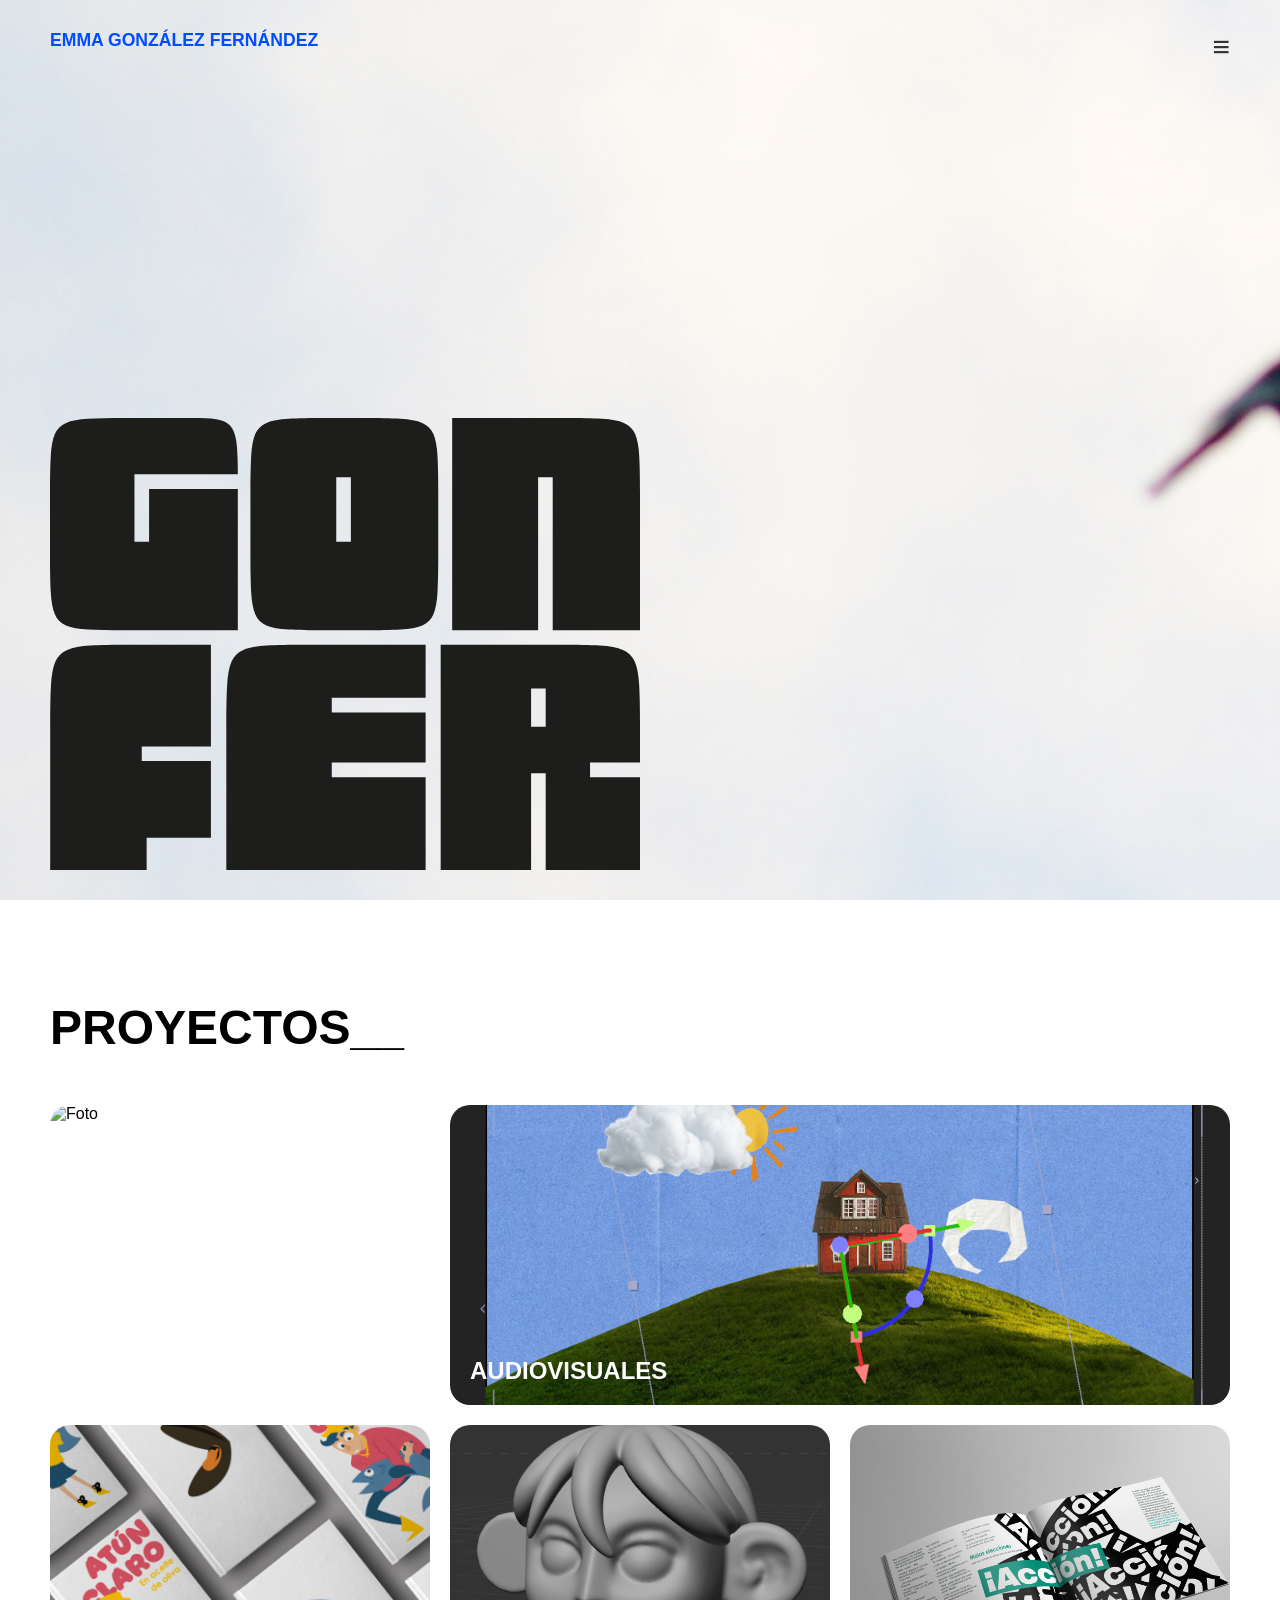
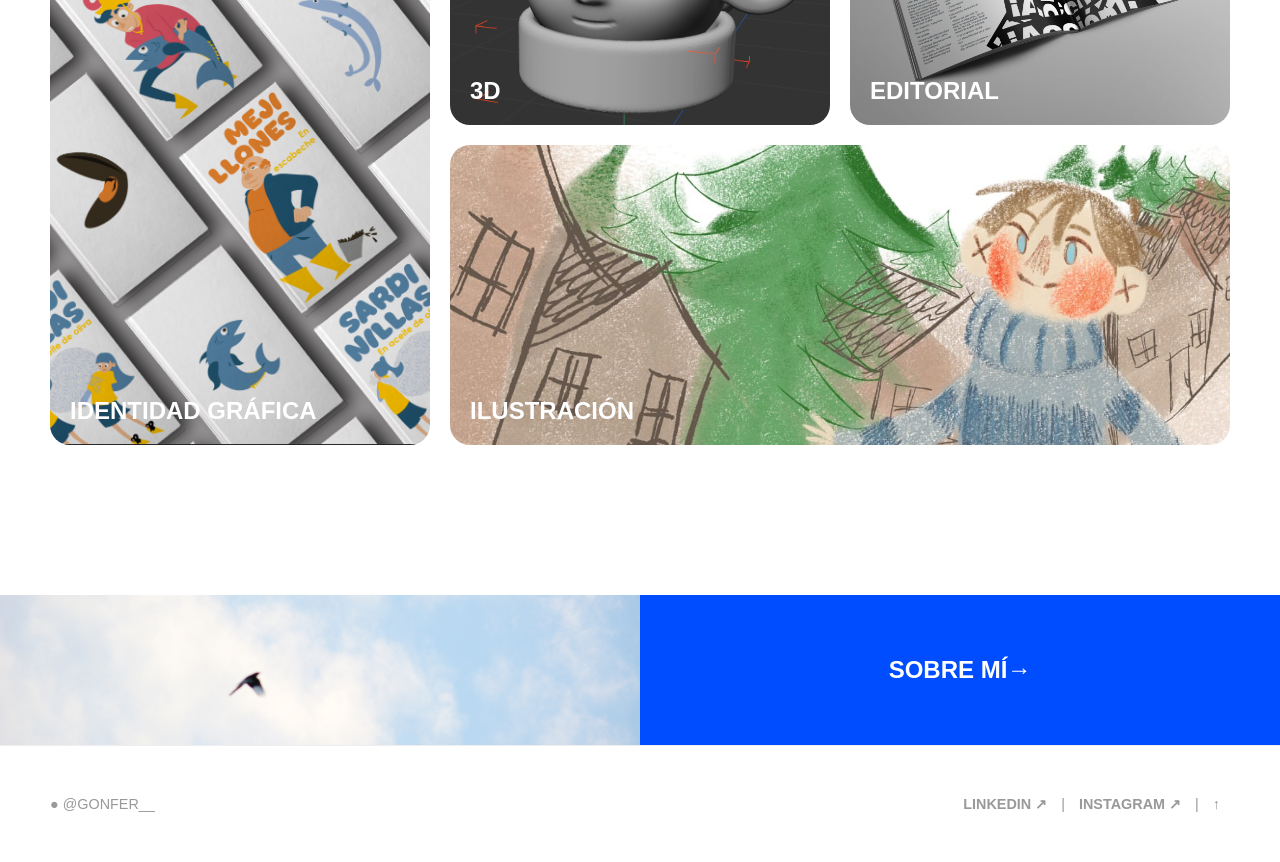
==== index.html @ f4f7a31d "main" ====
<!DOCTYPE html>
<html lang="es">
<head>
  <meta charset="UTF-8">
  <title>Portfolio</title>
  <link rel="stylesheet" href="style.css">
      <link rel="icon" type="image/svg" href="../img/logo.svg">
</head>
<body>
    <nav>
        <div class="menu-btn" id="menuBtn">≡</div>

        <aside class="menu-lateral" id="sideMenu">
        <div class="close-btn" id="closeBtn">×</div>
        <nav class="nav-lateral">
            <ul>
                <li><a href="index.html">HOME__</a></li>
                <li>
                    <a href="páginas/1proyectos.html">PROYECTOS__</a>
                    <ul class="sub-menu">
                        <li><a href="páginas/2fotos.html">FOTO</a></li>
                        <li><a href="páginas/3identidadgrafica.html">IDENTIDAD GRÁFICA</a></li>
                        <li><a href="páginas/4audiovisuales.html">AUDIOVISUALES</a></li>
                        <li><a href="páginas/5tresd.html">3D</a></li>
                        <li><a href="páginas/6editorial.html">EDITORIAL</a></li>
                        <li><a href="páginas/7ilustracion.html">ILUSTRACIÓN</a></li>
                    </ul>
                </li>
                <li><a href="páginas/8sobremi.html">SOBRE MI__</a></li>
            </ul>
        </nav>
    </aside>
    </nav>

    <section class="arriba">
        <p class="nombre">EMMA GONZÁLEZ FERNÁNDEZ</p>
        <img class="titulo" src="img/home/Recurso 1.svg" alt="GONFER">
    </section>

    <section class="proyectos">
        <h2 class="titulo-seccion">PROYECTOS__</h2>
    <div class="contenedor-grid">
        <a href="páginas/2fotos.html" class="caja-proyecto-foto">
            <img src="img/home/foto.jpg" alt="Foto">
            <span>FOTO</span>
        </a>

        <a href="páginas/4audiovisuales.html" class="caja-proyecto-audiovisuales">
            <img src="img/home/audiovisuales.png" alt="Audiovisuales">
            <span>AUDIOVISUALES</span>
        </a>

        <a href="páginas/3identidadgrafica.html" class="caja-proyecto-identidad">
            <img src="img/home/identidad grafica.png" alt="Identidad Gráfica">
            <span>IDENTIDAD GRÁFICA</span>
        </a>

        <a href="páginas/5tresd.html" class="caja-proyecto-3d">
            <img src="img/home/3d.png" alt="3D">
            <span>3D</span>
        </a>

        <a href="páginas/6editorial.html" class="caja-proyecto-editorial">
            <img src="img/home/editorial.jpg" alt="Editorial">
            <span>EDITORIAL</span>
        </a>

        <a href="páginas/7ilustracion.html" class="caja-proyecto-ilustracion">
            <img src="img/home/ilustracion.jpeg" alt="Ilustración">
            <span>ILUSTRACIÓN</span>
        </a>
    </section>

    <section class="sobre-mi">
        <div class="banner-sobre-mi">
            <div class="foto-detalle">
                <img src="img/home/fondo-pajaro.JPG" alt="Detalle">
            </div>
            <a href="páginas/8sobremi.html" class="boton-azul">
                SOBRE MÍ <span>→</span>
            </a>
        </div>
    </section>

    <footer>
        <div class="footer-contenido">
            <p class="handle">● @GONFER__</p>
            
            <nav class="redes">
                <a href="https://www.linkedin.com/in/emma-gonz%C3%A1lez-fern%C3%A1ndez-359959333/">LINKEDIN ↗</a>
                <span class="separador">|</span>
                <a href="https://www.instagram.com/gonfer__/">INSTAGRAM ↗</a>
                <span class="separador">|</span>
                <a href="#">↑</a>
            </nav>
        </div>
    </footer>

    <script src="script.js"></script>
</body>
</html>
---- style.css ----
* {
    margin: 0;
    padding: 0;
    box-sizing: border-box;
}

body {
    font-family: 'Helvetica', 'Arial', sans-serif; 
    background-color: #fff;
    color: #000;
    overflow-x: hidden;
}

a {
    text-decoration: none;
    color: inherit;
}

.menu-btn {
    position: fixed;
    top: 30px;
    right: 50px;
    font-size: 30px;
    z-index: 1000;
    cursor: pointer;
    color: #333;
}

.menu-lateral {
    position: fixed;
    top: 0;
    right: -100%; 
    width: 400px;
    height: 100vh;
    background-color: #004CFF; 
    color: white;
    z-index: 2000;
    padding: 60px 40px;
    transition: 0.5s ease; 
}

.menu-lateral.active {
    right: 0;
}

.close-btn {
    text-align: right;
    font-size: 40px;
    cursor: pointer;
    margin-bottom: 40px;
}

.nav-lateral ul {
    list-style: none;
}

.nav-lateral ul li {
    margin-bottom: 30px;
}

.nav-lateral a {
    font-size: 2.5rem;
    font-weight: bold;
}

.sub-menu {
    margin-top: 20px;
    margin-left: 20px;
}

.sub-menu li {
    margin-bottom: 10px !important;
}

.sub-menu a {
    font-size: 1.2rem !important;
    text-transform: uppercase;
}

.arriba {
    height: 100vh;
    display: flex;
    flex-direction: column;
    padding: 30px 50px;
    justify-content: space-between;

    background-image: url('img/home/fondo-pajaro.JPG');
    background-repeat: no-repeat;

    background-size: cover%; 
    background-position:15% 70%;
}


.nombre, .titulo {
    position: relative;
    z-index: 10;
}

.nombre {
    color: #004CFF;
    font-weight: bold;
    font-size: 1.1rem;
}

.titulo {
    width: 50%; 
    max-width: 1000px;
    align-self: flex-start;
    margin-bottom: 0vh;
}

.proyectos {
    padding: 100px 50px;
}

.titulo-seccion {
    font-size: 3rem;
    margin-bottom: 50px;
}

.contenedor-grid {
    display: grid;
    grid-template-columns: repeat(12, 1fr);
    gap: 20px;
        
}

.contenedor-grid a:hover{
    opacity: 0.8;
    transition: opacity 0.3s ease;
}

.contenedor-grid a{
    transition: opacity 0.3s ease;
}

[class^="caja-proyecto"] {
    position: relative;
    border-radius: 20px;
    overflow: hidden;
    height: 300px; 
}

[class^="caja-proyecto"] img {
    width: 100%;
    height: 100%;
    object-fit: cover;
}

[class^="caja-proyecto"] span {
    position: absolute;
    bottom: 20px;
    left: 20px;
    color: white;
    font-weight: bold;
    font-size: 1.5rem;
}

.caja-proyecto-foto { grid-column: span 4; }
.caja-proyecto-audiovisuales { grid-column: span 8; }
.caja-proyecto-identidad { grid-column: span 4; grid-row: span 2; height: 620px; }
.caja-proyecto-3d { grid-column: span 4; }
.caja-proyecto-editorial { grid-column: span 4; }
.caja-proyecto-ilustracion { grid-column: span 8; }

@media (max-width: 768px) {
    .contenedor-grid { grid-template-columns: 1fr; }
    [class^="caja-proyecto"] { grid-column: span 1 !important; grid-row: span 1 !important; height: 250px; }
    .menu-lateral { width: 100%; }
}

.banner-sobre-mi {
    display: flex;
    height: 150px;
    margin-top: 50px;
}

.foto-detalle {
    flex: 1;
}

.foto-detalle img {
    width: 100%;
    height: 100%;
    object-fit: cover;
    object-position: 50% 65%;
}

.boton-azul {
    flex: 1;
    background-color: #004CFF;
    color: white;
    display: flex;
    align-items: center;
    justify-content: center;
    font-size: 1.5rem;
    font-weight: bold;
}

footer {
    padding: 50px;
    border-top: 1px solid #eee;
}

.footer-contenido {
    display: flex;
    justify-content: space-between;
    color: #999;
    font-size: 0.9rem;
}

.redes a {
    margin: 0 10px;
    font-weight: bold;
}

.logo-principal {
    position: fixed;
    top: 30px;   
    left: 50px;  
    z-index: 1000;
}

.logo-principal img {
    height: 10%; 
    width: auto;
}

.encabezado-proyectos {
    padding: 120px 120px 40px 120px; 
}

.titulo-principal {
    font-size: 4rem; 
    font-weight: bold;
    color: #000;
    margin-bottom: 40px; 
}


.menu-categorias ul {
    display: flex;
    flex-wrap: wrap; 
    width: 100%; 
    justify-content: space-between;
    list-style: none;
}

.menu-categorias a {
    color: #999; 
    font-size: 1rem;
    font-weight: bold;
    text-transform: uppercase;
    transition: color 0.3s ease; 
}

.menu-categorias a:hover {
    color: #004CFF; 
}

.menu-categorias a.active {
    color: #004CFF; 
}

@media (max-width: 768px) {

    .encabezado-proyectos {
        padding: 100px 30px 30px 30px; 
    }
}

.galeria-proyectos {
    display: flex;
    gap: 40px; 
    padding: 0 100px 100px 100px; 
}

.columna-portfolio {
    display: flex;
    flex-direction: column;
    flex: 1; 
    gap: 40px; 
}

.columna-portfolio.derecha {
    margin-top: 80px; 
}

.item-proyecto {
    display: flex;
    flex-direction: column;
    gap: 15px; 
    text-decoration: none;
    transition: opacity 0.3s ease;
}

.item-proyecto:hover {
    opacity: 0.8;
}

.item-proyecto img {
    width: 100%;
    border-radius: 20px; 
    object-fit: cover;
}

.item-proyecto p {
    color: #999;
    font-size: 0.9rem;
    font-weight: bold;
    text-transform: uppercase;
}


.modal {
    display: flex;
    visibility: hidden;
    opacity: 0;
    pointer-events: none;
    position: fixed;
    z-index: 5000;
    left: 0;
    top: 0;
    width: 100%;
    height: 100%;
    background-color: rgba(255, 255, 255, 0.85);
    backdrop-filter: blur(10px);
    align-items: center;
    justify-content: center;
    padding: 50px;
}

.modal.active {
    visibility: visible;
    opacity: 1;
    pointer-events: auto;
}

.modal-inner {
    width: 100%;
    max-width: 1200px;
    display: flex;
    flex-direction: column;
    align-items: flex-start;
}

.close-modal {
    position: absolute;
    top: 30px;
    right: 50px;
    color: #000;
    font-size: 40px;
    font-weight: bold;
    cursor: pointer;
    transition: 0.3s;
    z-index: 5001;
}

.close-modal:hover {
    color: #004CFF; 
}

#modalProjectTitle {
    font-size: 1.5rem;
    font-weight: bold;
    color: #000;
    margin-bottom: 20px;
}

.carousel-container {
    position: relative;
    width: 100%;
    display: flex;
    align-items: center;
    justify-content: center;
    margin-bottom: 30px;
}

.arrow {
    font-size: 2.5rem;
    color: #000;
    cursor: pointer;
    position: absolute;
    top: 50%;
    transform: translateY(-50%);
    transition: color 0.3s;
    z-index: 10;
}

.arrow:hover {
    color: #004CFF;
}

.arrow.left { left: -50px; }
.arrow.right { right: -50px; }

.main-image-wrapper {
    width: 100%;
    max-height: 70vh;
    overflow: hidden;
    display: flex;
    justify-content: center;
}


.main-image-wrapper img, 
.main-image-wrapper video {
    max-width: 900px; 
    max-height: 65vh; 
    width: 100%;
    height: 100%;
    object-fit: contain; 
    border-radius: 15px;

}

.modal-info-bar {
    display: flex;
    justify-content: space-between;
    width: 100%;
    font-size: 0.95rem;
    color: #333;
    align-items: flex-start;
}

.info-left {
    flex: 1;
    padding-right: 30px;
}

.separator {
    width: 1px;
    background-color: #ccc;
    height: 100px;
    margin-right: 30px;
}

.info-right {
    flex-basis: 150px;
    text-align: left;
}

@media (max-width: 768px) {
    .modal {
        background-color: #fff; 
        backdrop-filter: none;
        padding: 20px;
        padding-top: 80px;
    }

    .close-modal {
        top: 20px;
        right: 20px;
    }

    .arrow.left { left: 5px; color: #fff; text-shadow: 0 0 5px rgba(0,0,0,0.5); }
    .arrow.right { right: 5px; color: #fff; text-shadow: 0 0 5px rgba(0,0,0,0.5); }

    .modal-info-bar {
        flex-direction: column;
    }
    
    .separator { display: none; }
    .info-left, .info-right { flex: none; width: 100%; padding: 0; margin-bottom: 20px; }
}


.about-container {
    max-width: 1000px;
    margin: 0 auto;
    padding: 60px 20px;
    color: #1a1a1a;
}

.about-title {
    font-size: 3rem;
    font-weight: bold;
    margin-bottom: 50px;
}

.about-content {
    display: grid;
    grid-template-columns: 0.8fr 1.2fr; 
    gap: 60px;
    margin-bottom: 80px;
}

.about-image img {
    width: 100%;
    height: 100%;
    border-radius: 15px;
    object-fit: cover;
}

.about-text-area {
    display: flex;
    flex-direction: column;
    gap: 20px;
}

.about-text-area p {
    line-height: 1.6;
    font-size: 1.05rem;
    margin: 0;
}

.cv-button {
    display: inline-flex;
    align-items: center;
    background-color: #2b6bf3;
    color: white;
    text-decoration: none;
    padding: 15px 35px;
    font-weight: 600;
    font-size: 1rem;
    border: none;
    width: fit-content;
    margin-top: 15px;
    transition: background-color 0.3s ease;
}

.cv-button:hover {
    background-color: #1a4fbd; 
}

.cv-button .arrow {
    margin-left: 20px;
    font-size: 1.2rem;
}

.programs-section {
    margin-top: 30px;
}

.programs-section h3 {
    font-size: 1.1rem;
    font-weight: 600;
    margin-bottom: 15px;
}

.programs-icons {
    display: flex;
    gap: 12px;
    flex-wrap: wrap;
}

.programs-icons img {
    width: 45px; 
    height: 45px;
    border-radius: 8px;
}

.contact-section {
    display: flex;
    align-items: center;
    margin-top: 40px;
}

.contact-label {
    flex: 0 0 150px;
}

.contact-label h2 {
    font-size: 1.2rem;
    font-weight: 600;
    margin: 0;
}

.contact-divider {
    width: 2px;
    height: 90px; 
    background-color: #d1d1d1;
    margin: 0 50px;
}

.contact-info {
    display: flex;
    flex-direction: column;
    gap: 15px;
}

.contact-item {
    display: flex;
    align-items: center;
    gap: 12px;
    font-size: 1rem;
    font-weight: 500;
}

@media (max-width: 768px) {
    .about-content {
        grid-template-columns: 1fr; 
        gap: 30px;
    }
    
    .contact-section {
        flex-direction: column;
        align-items: flex-start;
    }

    .contact-divider {
        width: 100%;
        height: 2px;
        margin: 20px 0; 
    }
    
    .contact-label {
        flex: auto;
    }
}
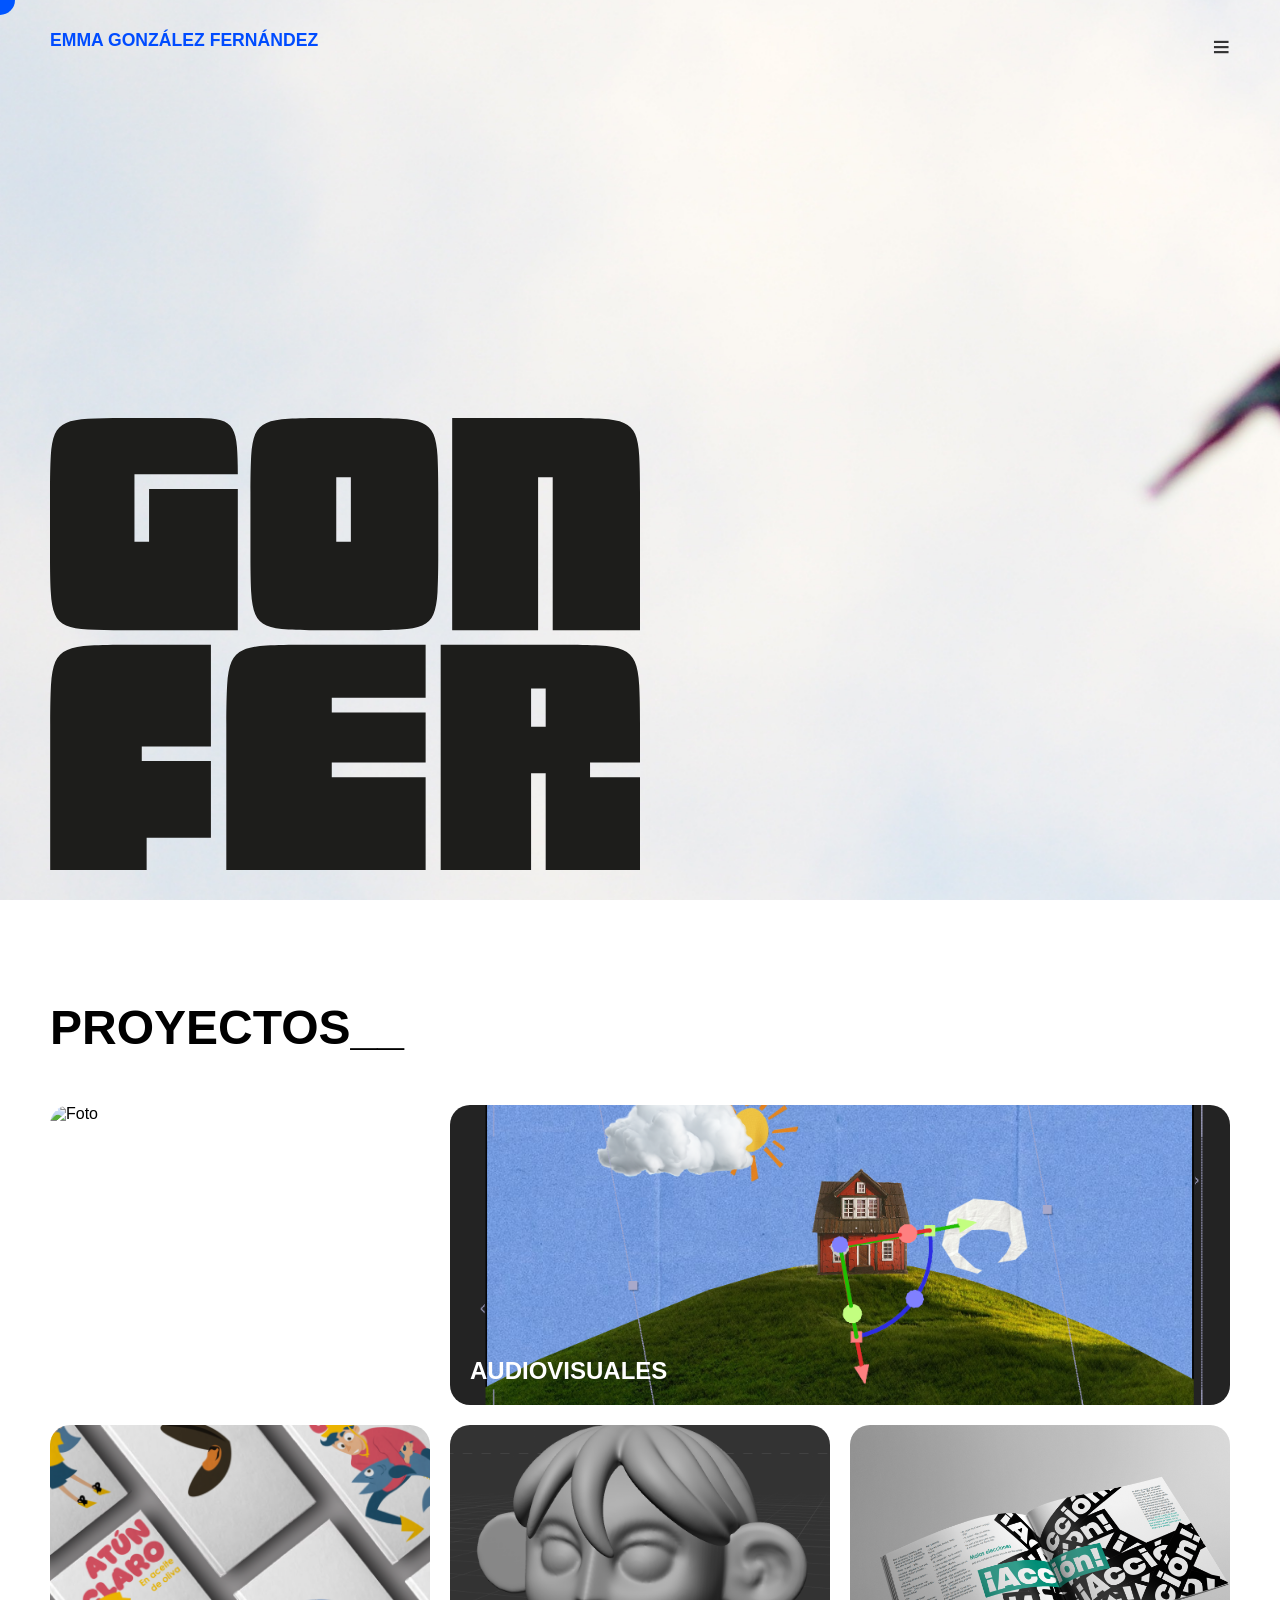
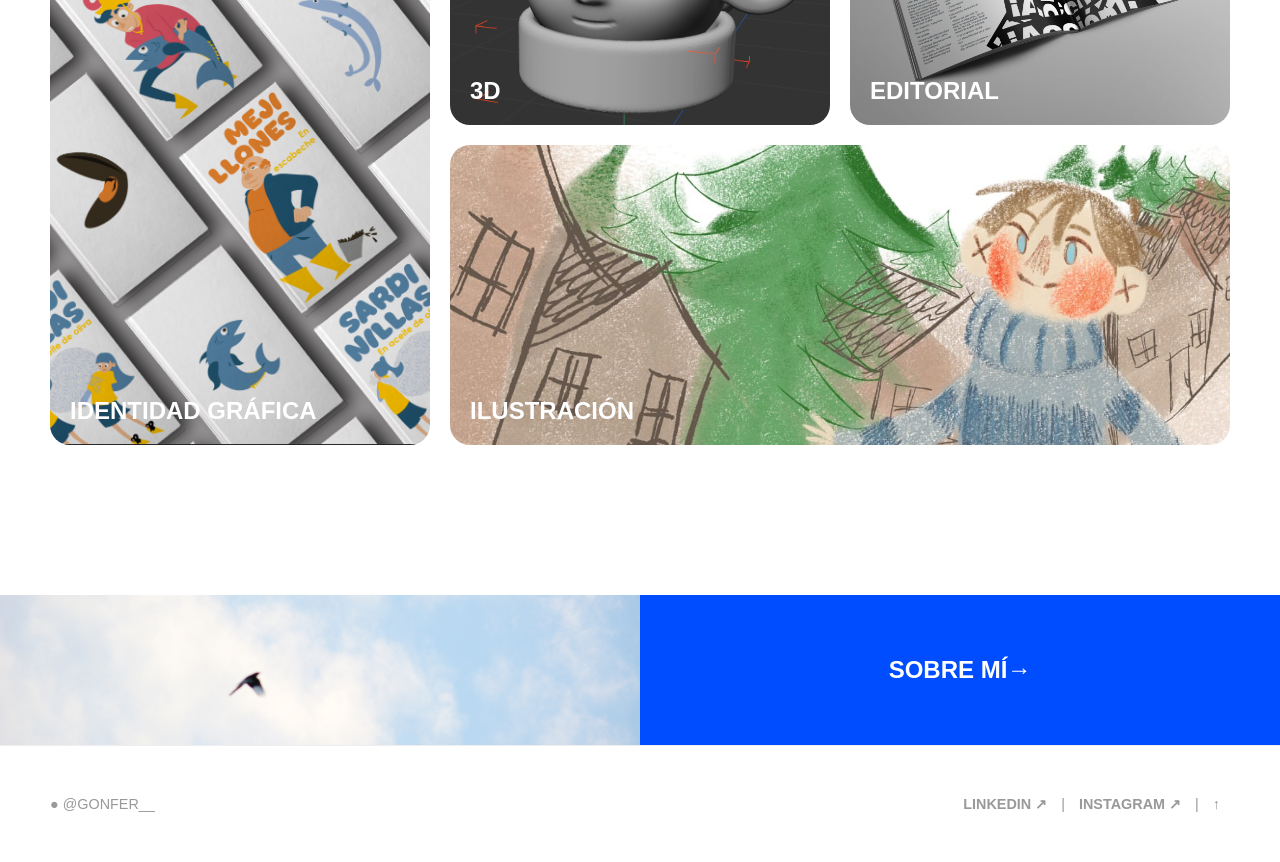
==== commit 030a6fea: "Actualizacion añadir librerias" ====
--- a/index.html
+++ b/index.html
@@ -3,7 +3,7 @@
 <head>
   <meta charset="UTF-8">
   <title>Portfolio</title>
-  <link rel="stylesheet" href="style.css">
+  <link rel="stylesheet" href="assets/css/style.css">
       <link rel="icon" type="image/svg" href="../img/logo.svg">
 </head>
 <body>
@@ -96,6 +96,12 @@
         </div>
     </footer>
 
-    <script src="script.js"></script>
+    <div class="circulo-azul"></div>
+
+    <script src="https://cdnjs.cloudflare.com/ajax/libs/gsap/3.12.5/gsap.min.js"></script>
+
+    <script src="https://cdnjs.cloudflare.com/ajax/libs/gsap/3.12.5/ScrollTrigger.min.js"></script>
+
+    <script src="assets/script.js"></script>
 </body>
 </html>
--- a/assets/css/style.css
+++ b/assets/css/style.css
@@ -0,0 +1 @@
+*{margin:0;padding:0;box-sizing:border-box}body{font-family:"Helvetica","Arial",sans-serif;background-color:#fff;color:#000;overflow-x:hidden}a{text-decoration:none;color:inherit}.menu-btn{position:fixed;top:30px;right:50px;font-size:30px;z-index:1000;cursor:pointer;color:#333}.menu-lateral{position:fixed;top:0;right:-100%;width:400px;height:100vh;background-color:#004cff;color:#fff;z-index:2000;padding:60px 40px;transition:.5s ease}.menu-lateral.active{right:0}.close-btn{text-align:right;font-size:40px;cursor:pointer;margin-bottom:40px}.nav-lateral ul{list-style:none}.nav-lateral ul li{margin-bottom:30px}.nav-lateral a{font-size:2.5rem;font-weight:bold}.sub-menu{margin-top:20px;margin-left:20px}.sub-menu li{margin-bottom:10px !important}.sub-menu a{font-size:1.2rem !important;text-transform:uppercase}.arriba{height:100vh;display:flex;flex-direction:column;padding:30px 50px;justify-content:space-between;background-image:url("../../img/home/fondo-pajaro.JPG");background-repeat:no-repeat;background-size:cover %;background-position:15% 70%}.nombre,.titulo{position:relative;z-index:10}.nombre{color:#004cff;font-weight:bold;font-size:1.1rem}.titulo{width:50%;max-width:1000px;align-self:flex-start;margin-bottom:0vh}.proyectos{padding:100px 50px}.titulo-seccion{font-size:3rem;margin-bottom:50px}.contenedor-grid{display:grid;grid-template-columns:repeat(12, 1fr);gap:20px}.contenedor-grid a:hover{opacity:.8;transition:opacity .3s ease}.contenedor-grid a{transition:opacity .3s ease}[class^=caja-proyecto]{position:relative;border-radius:20px;overflow:hidden;height:300px}[class^=caja-proyecto] img{width:100%;height:100%;-o-object-fit:cover;object-fit:cover}[class^=caja-proyecto] span{position:absolute;bottom:20px;left:20px;color:#fff;font-weight:bold;font-size:1.5rem}.caja-proyecto-foto{grid-column:span 4}.caja-proyecto-audiovisuales{grid-column:span 8}.caja-proyecto-identidad{grid-column:span 4;grid-row:span 2;height:620px}.caja-proyecto-3d{grid-column:span 4}.caja-proyecto-editorial{grid-column:span 4}.caja-proyecto-ilustracion{grid-column:span 8}@media(max-width: 768px){.contenedor-grid{grid-template-columns:1fr}[class^=caja-proyecto]{grid-column:span 1 !important;grid-row:span 1 !important;height:250px}.menu-lateral{width:100%}}.banner-sobre-mi{display:flex;height:150px;margin-top:50px}.foto-detalle{flex:1}.foto-detalle img{width:100%;height:100%;-o-object-fit:cover;object-fit:cover;-o-object-position:50% 65%;object-position:50% 65%}.boton-azul{flex:1;background-color:#004cff;color:#fff;display:flex;align-items:center;justify-content:center;font-size:1.5rem;font-weight:bold}footer{padding:50px;border-top:1px solid #eee}.footer-contenido{display:flex;justify-content:space-between;color:#999;font-size:.9rem}.redes a{margin:0 10px;font-weight:bold}.logo-principal{position:fixed;top:30px;left:50px;z-index:1000}.logo-principal img{height:10%;width:auto}.encabezado-proyectos{padding:120px 120px 40px 120px}.titulo-principal{font-size:4rem;font-weight:bold;color:#000;margin-bottom:40px}.menu-categorias ul{display:flex;flex-wrap:wrap;width:100%;justify-content:space-between;list-style:none}.menu-categorias a{color:#999;font-size:1rem;font-weight:bold;text-transform:uppercase;transition:color .3s ease}.menu-categorias a:hover{color:#004cff}.menu-categorias a.active{color:#004cff}@media(max-width: 768px){.encabezado-proyectos{padding:100px 30px 30px 30px}}.galeria-proyectos{display:flex;gap:40px;padding:0 100px 100px 100px}.columna-portfolio{display:flex;flex-direction:column;flex:1;gap:40px}.columna-portfolio.derecha{margin-top:80px}.item-proyecto{display:flex;flex-direction:column;gap:15px;text-decoration:none;transition:opacity .3s ease}.item-proyecto:hover{opacity:.8}.item-proyecto img{width:100%;border-radius:20px;-o-object-fit:cover;object-fit:cover}.item-proyecto p{color:#999;font-size:.9rem;font-weight:bold;text-transform:uppercase}.modal{display:flex;visibility:hidden;opacity:0;pointer-events:none;position:fixed;z-index:5000;left:0;top:0;width:100%;height:100%;background-color:hsla(0,0%,100%,.85);backdrop-filter:blur(10px);align-items:center;justify-content:center;padding:50px}.modal.active{visibility:visible;opacity:1;pointer-events:auto}.modal-inner{width:100%;max-width:1200px;display:flex;flex-direction:column;align-items:flex-start}.close-modal{position:absolute;top:30px;right:50px;color:#000;font-size:40px;font-weight:bold;cursor:pointer;transition:.3s;z-index:5001}.close-modal:hover{color:#004cff}#modalProjectTitle{font-size:1.5rem;font-weight:bold;color:#000;margin-bottom:20px}.carousel-container{position:relative;width:100%;display:flex;align-items:center;justify-content:center;margin-bottom:30px}.arrow{font-size:2.5rem;color:#000;cursor:pointer;position:absolute;top:50%;transform:translateY(-50%);transition:color .3s;z-index:10}.arrow:hover{color:#004cff}.arrow.left{left:-50px}.arrow.right{right:-50px}.main-image-wrapper{width:100%;max-height:70vh;overflow:hidden;display:flex;justify-content:center}.main-image-wrapper img,.main-image-wrapper video{max-width:900px;max-height:65vh;width:100%;height:100%;-o-object-fit:contain;object-fit:contain;border-radius:15px}.modal-info-bar{display:flex;justify-content:space-between;width:100%;font-size:.95rem;color:#333;align-items:flex-start}.info-left{flex:1;padding-right:30px}.separator{width:1px;background-color:#ccc;height:100px;margin-right:30px}.info-right{flex-basis:150px;text-align:left}@media(max-width: 768px){.modal{background-color:#fff;backdrop-filter:none;padding:20px;padding-top:80px}.close-modal{top:20px;right:20px}.arrow.left{left:5px;color:#fff;text-shadow:0 0 5px rgba(0,0,0,.5)}.arrow.right{right:5px;color:#fff;text-shadow:0 0 5px rgba(0,0,0,.5)}.modal-info-bar{flex-direction:column}.separator{display:none}.info-left,.info-right{flex:none;width:100%;padding:0;margin-bottom:20px}}.about-container{max-width:1000px;margin:0 auto;padding:60px 20px;color:#1a1a1a}.about-title{font-size:3rem;font-weight:bold;margin-bottom:50px}.about-content{display:grid;grid-template-columns:.8fr 1.2fr;gap:60px;margin-bottom:80px}.about-image img{width:100%;height:100%;border-radius:15px;-o-object-fit:cover;object-fit:cover}.about-text-area{display:flex;flex-direction:column;gap:20px}.about-text-area p{line-height:1.6;font-size:1.05rem;margin:0}.cv-button{display:inline-flex;align-items:center;background-color:#2b6bf3;color:#fff;text-decoration:none;padding:15px 35px;font-weight:600;font-size:1rem;border:none;width:-moz-fit-content;width:fit-content;margin-top:15px;transition:background-color .3s ease}.cv-button:hover{background-color:#1a4fbd}.cv-button .arrow{margin-left:20px;font-size:1.2rem}.programs-section{margin-top:30px}.programs-section h3{font-size:1.1rem;font-weight:600;margin-bottom:15px}.programs-icons{display:flex;gap:12px;flex-wrap:wrap}.programs-icons img{width:45px;height:45px;border-radius:8px}.contact-section{display:flex;align-items:center;margin-top:40px}.contact-label{flex:0 0 150px}.contact-label h2{font-size:1.2rem;font-weight:600;margin:0}.contact-divider{width:2px;height:90px;background-color:#d1d1d1;margin:0 50px}.contact-info{display:flex;flex-direction:column;gap:15px}.contact-item{display:flex;align-items:center;gap:12px;font-size:1rem;font-weight:500}@media(max-width: 768px){.about-content{grid-template-columns:1fr;gap:30px}.contact-section{flex-direction:column;align-items:flex-start}.contact-divider{width:100%;height:2px;margin:20px 0}.contact-label{flex:auto}}.circulo-azul{width:30px;height:30px;background-color:#05f;border-radius:50%;position:fixed;top:0;left:0;pointer-events:none;z-index:9999}/*# sourceMappingURL=style.css.map */
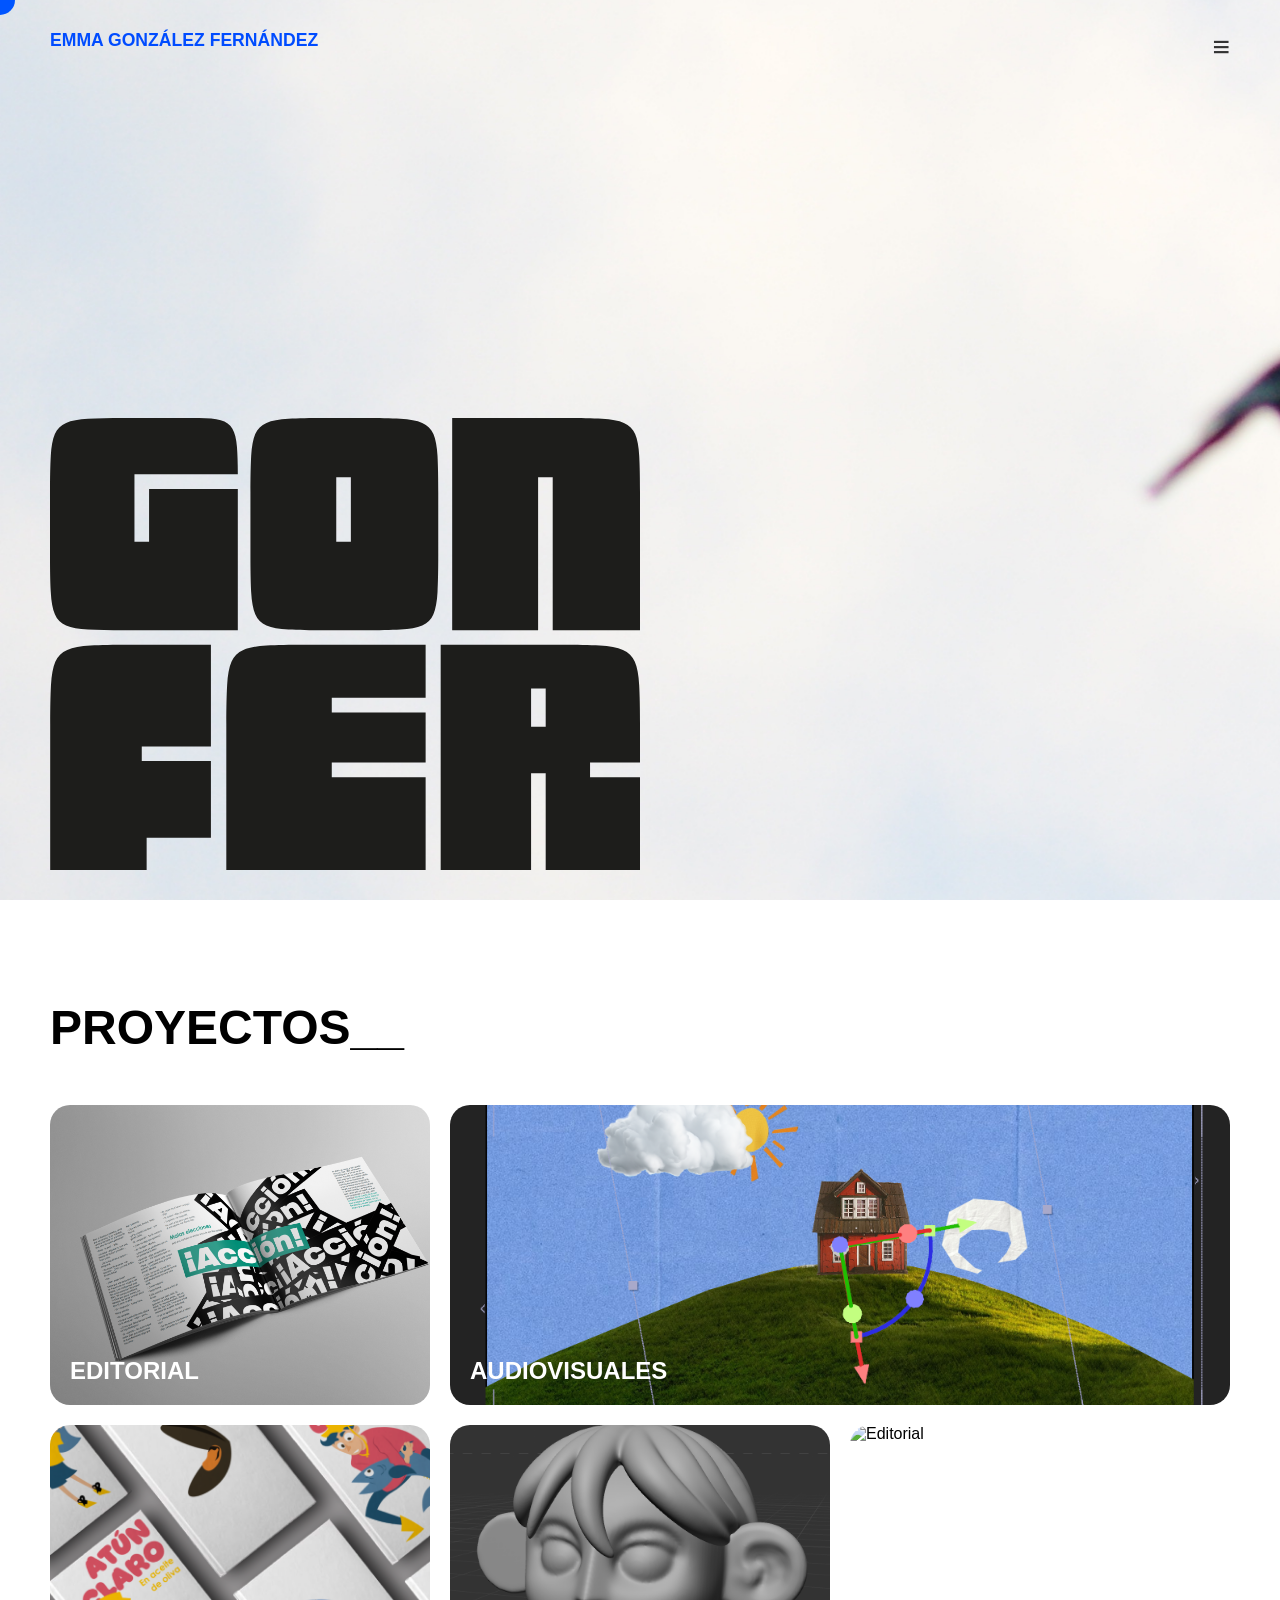
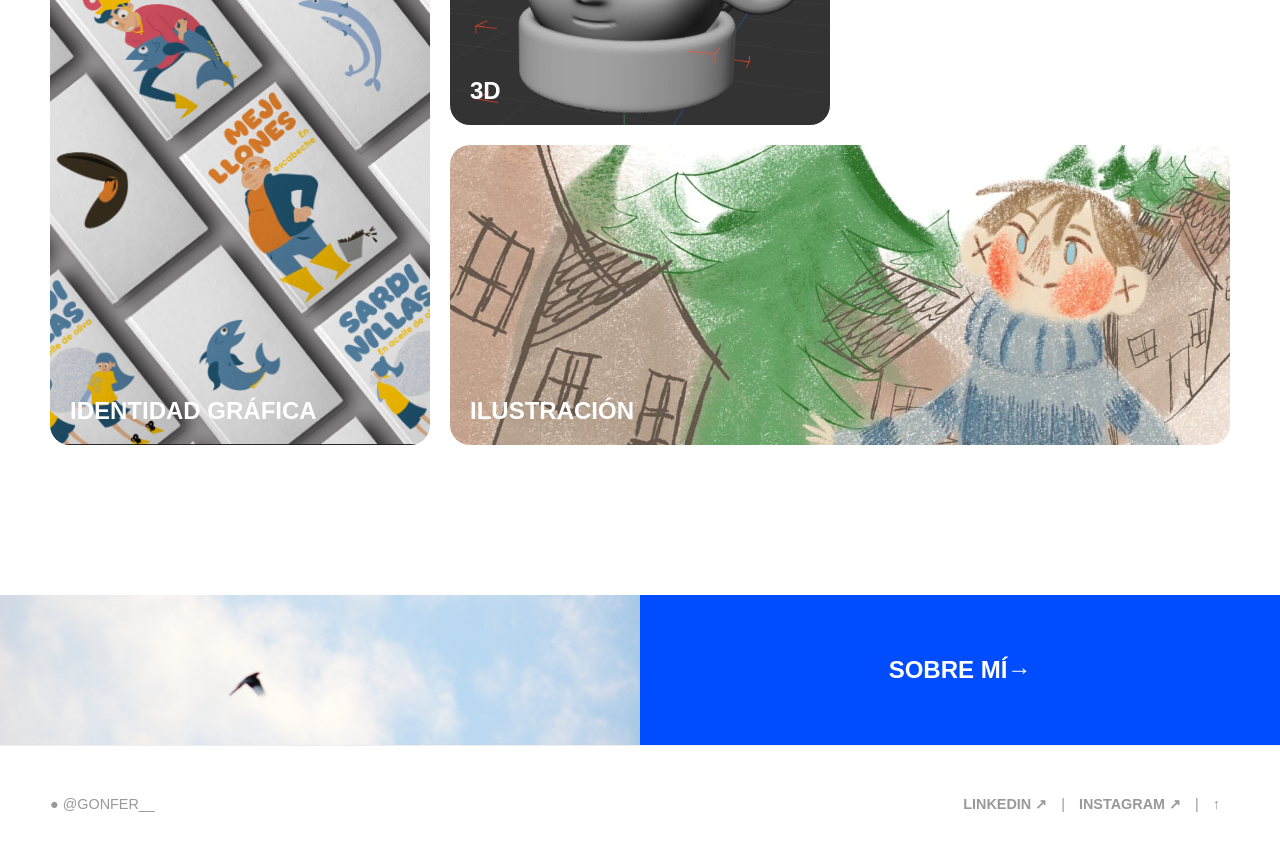
==== commit 2dd5d32c: "Update index.html" ====
--- a/index.html
+++ b/index.html
@@ -18,12 +18,12 @@
                 <li>
                     <a href="páginas/1proyectos.html">PROYECTOS__</a>
                     <ul class="sub-menu">
-                        <li><a href="páginas/2fotos.html">FOTO</a></li>
-                        <li><a href="páginas/3identidadgrafica.html">IDENTIDAD GRÁFICA</a></li>
-                        <li><a href="páginas/4audiovisuales.html">AUDIOVISUALES</a></li>
-                        <li><a href="páginas/5tresd.html">3D</a></li>
-                        <li><a href="páginas/6editorial.html">EDITORIAL</a></li>
-                        <li><a href="páginas/7ilustracion.html">ILUSTRACIÓN</a></li>
+                            <li><a href="6editorial.html">EDITORIAL</a></li>
+                            <li><a href="3identidadgrafica.html">IDENTIDAD GRÁFICA</a></li>
+                            <li><a href="4audiovisuales.html">AUDIOVISUALES</a></li>
+                            <li><a href="5tresd.html">3D</a></li>
+                            <li><a href="2fotos.html">FOTO</a></li>
+                            <li><a href="7ilustracion.html">ILUSTRACIÓN</a></li>
                     </ul>
                 </li>
                 <li><a href="páginas/8sobremi.html">SOBRE MI__</a></li>
@@ -40,9 +40,9 @@
     <section class="proyectos">
         <h2 class="titulo-seccion">PROYECTOS__</h2>
     <div class="contenedor-grid">
-        <a href="páginas/2fotos.html" class="caja-proyecto-foto">
-            <img src="img/home/foto.jpg" alt="Foto">
-            <span>FOTO</span>
+        <a href="páginas/6editorial.html" class="caja-proyecto-foto">
+            <img src="img/home/editorial.jpg" alt="Foto">
+            <span>EDITORIAL</span>
         </a>
 
         <a href="páginas/4audiovisuales.html" class="caja-proyecto-audiovisuales">
@@ -60,9 +60,9 @@
             <span>3D</span>
         </a>
 
-        <a href="páginas/6editorial.html" class="caja-proyecto-editorial">
-            <img src="img/home/editorial.jpg" alt="Editorial">
-            <span>EDITORIAL</span>
+        <a href="páginas/2fotos.html" class="caja-proyecto-editorial">
+            <img src="img/home/foto.JPG" alt="Editorial">
+            <span>FOTO</span>
         </a>
 
         <a href="páginas/7ilustracion.html" class="caja-proyecto-ilustracion">
@@ -104,4 +104,4 @@
 
     <script src="assets/script.js"></script>
 </body>
-</html>+</html>
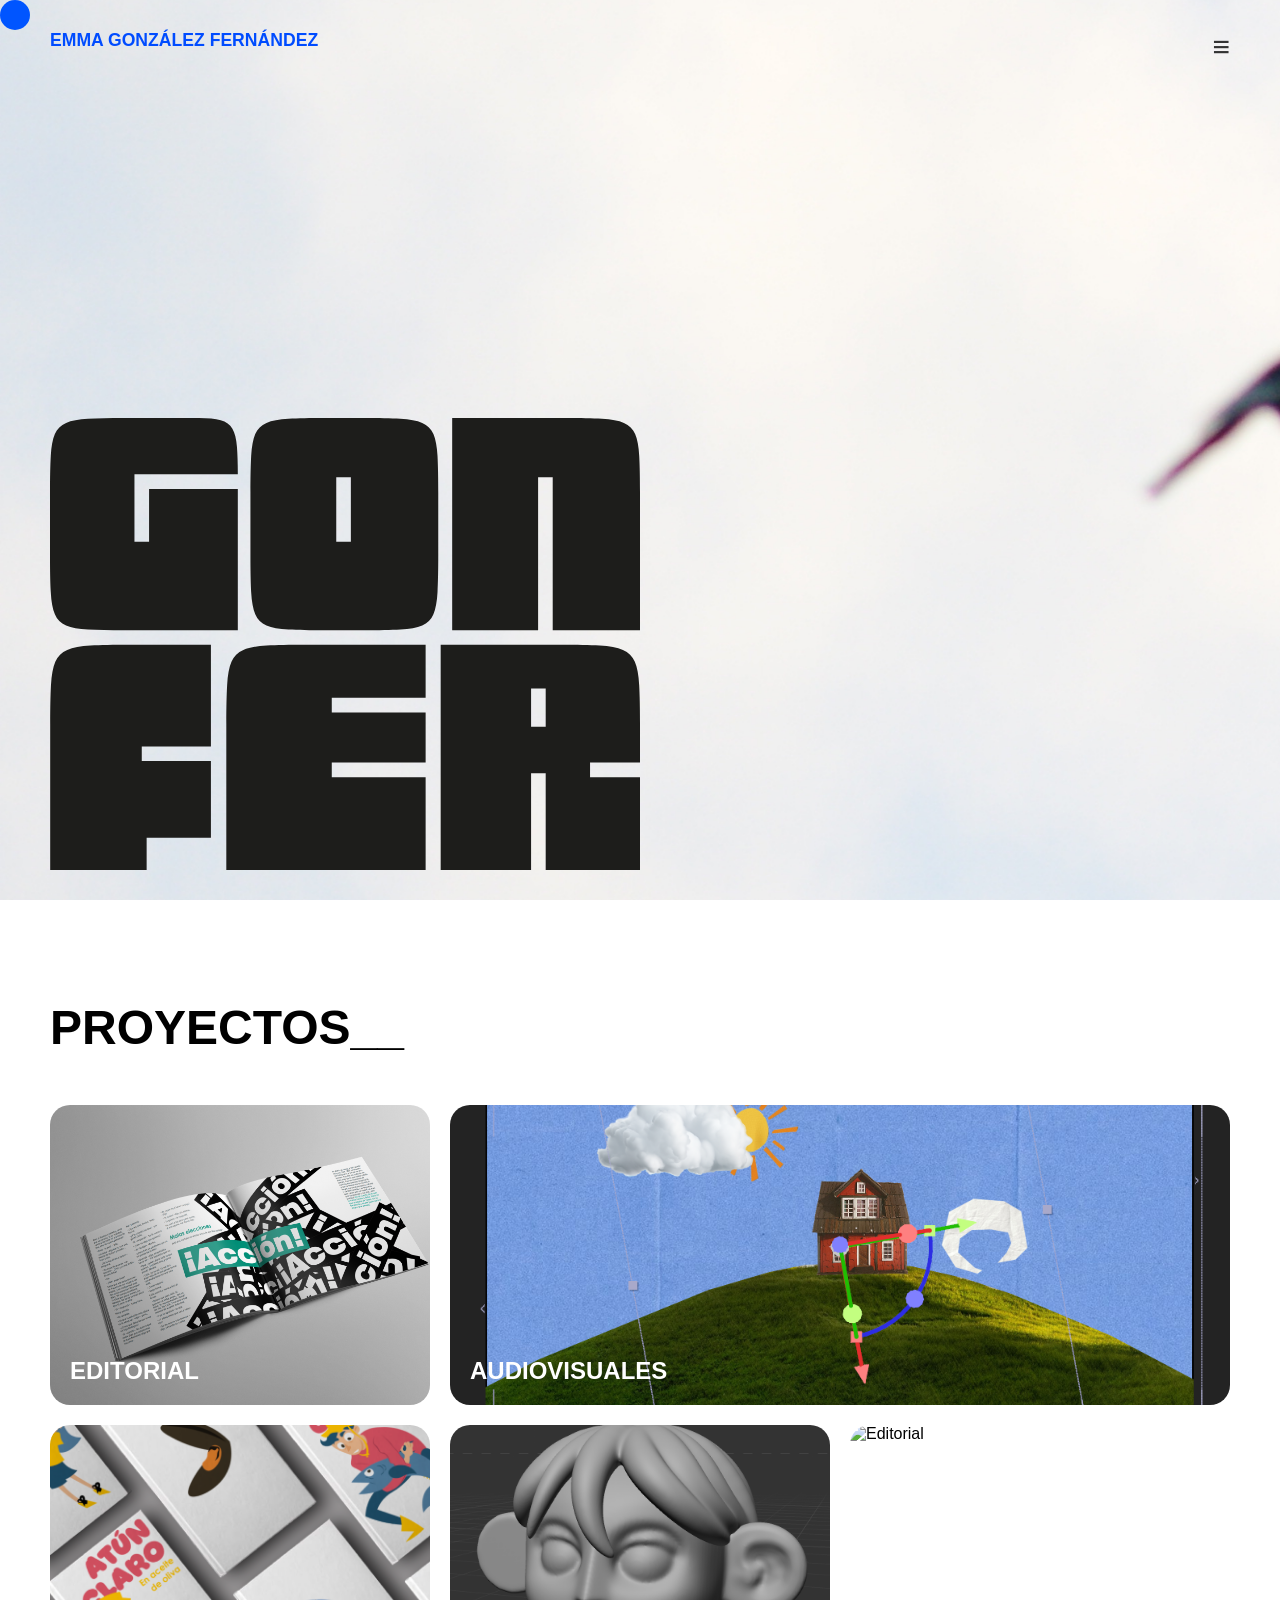
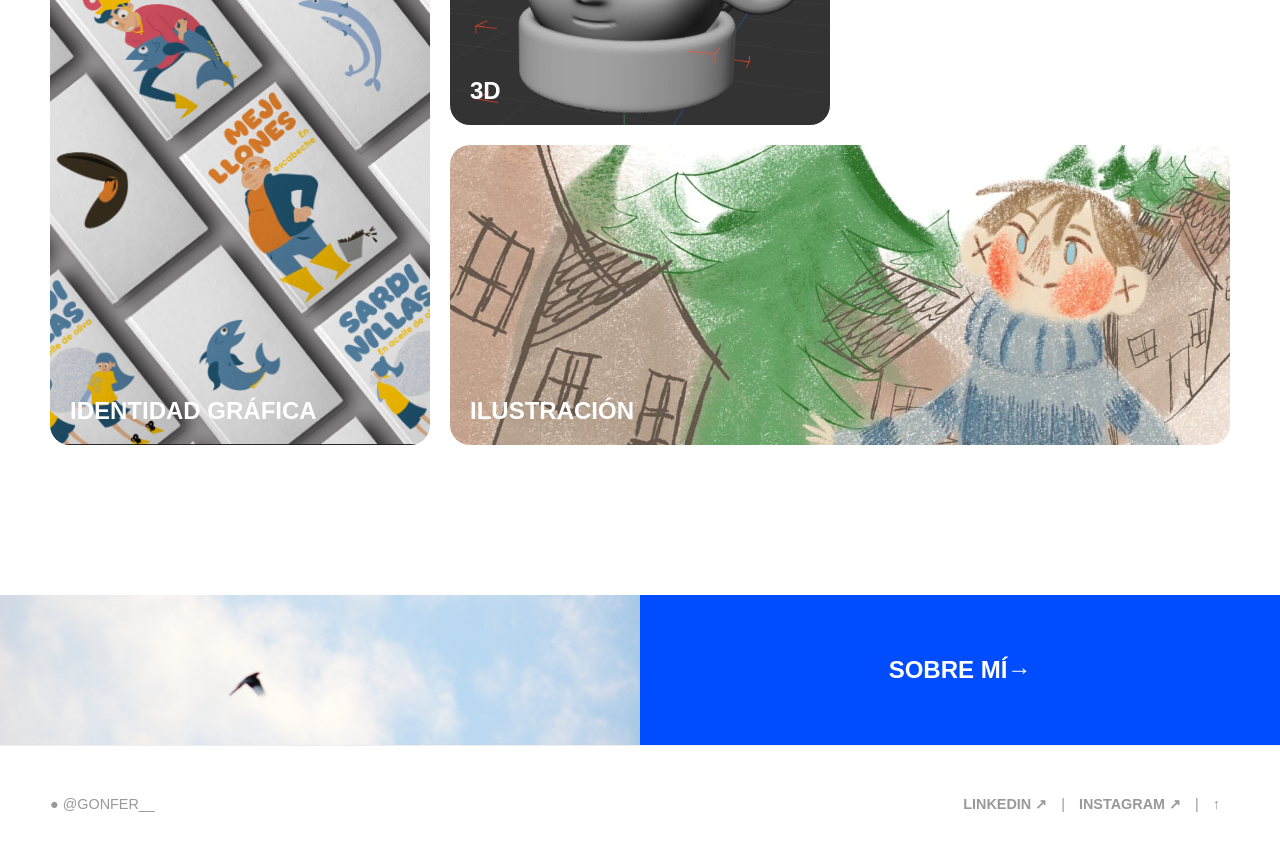
==== commit 95d34a5a: "cambio de orden" ====
--- a/index.html
+++ b/index.html
@@ -18,12 +18,12 @@
                 <li>
                     <a href="páginas/1proyectos.html">PROYECTOS__</a>
                     <ul class="sub-menu">
-                            <li><a href="6editorial.html">EDITORIAL</a></li>
-                            <li><a href="3identidadgrafica.html">IDENTIDAD GRÁFICA</a></li>
-                            <li><a href="4audiovisuales.html">AUDIOVISUALES</a></li>
-                            <li><a href="5tresd.html">3D</a></li>
-                            <li><a href="2fotos.html">FOTO</a></li>
-                            <li><a href="7ilustracion.html">ILUSTRACIÓN</a></li>
+                        <li><a href="páginas/2fotos.html">FOTO</a></li>
+                        <li><a href="páginas/3identidadgrafica.html">IDENTIDAD GRÁFICA</a></li>
+                        <li><a href="páginas/4audiovisuales.html">AUDIOVISUALES</a></li>
+                        <li><a href="páginas/5tresd.html">3D</a></li>
+                        <li><a href="páginas/6editorial.html">EDITORIAL</a></li>
+                        <li><a href="páginas/7ilustracion.html">ILUSTRACIÓN</a></li>
                     </ul>
                 </li>
                 <li><a href="páginas/8sobremi.html">SOBRE MI__</a></li>
